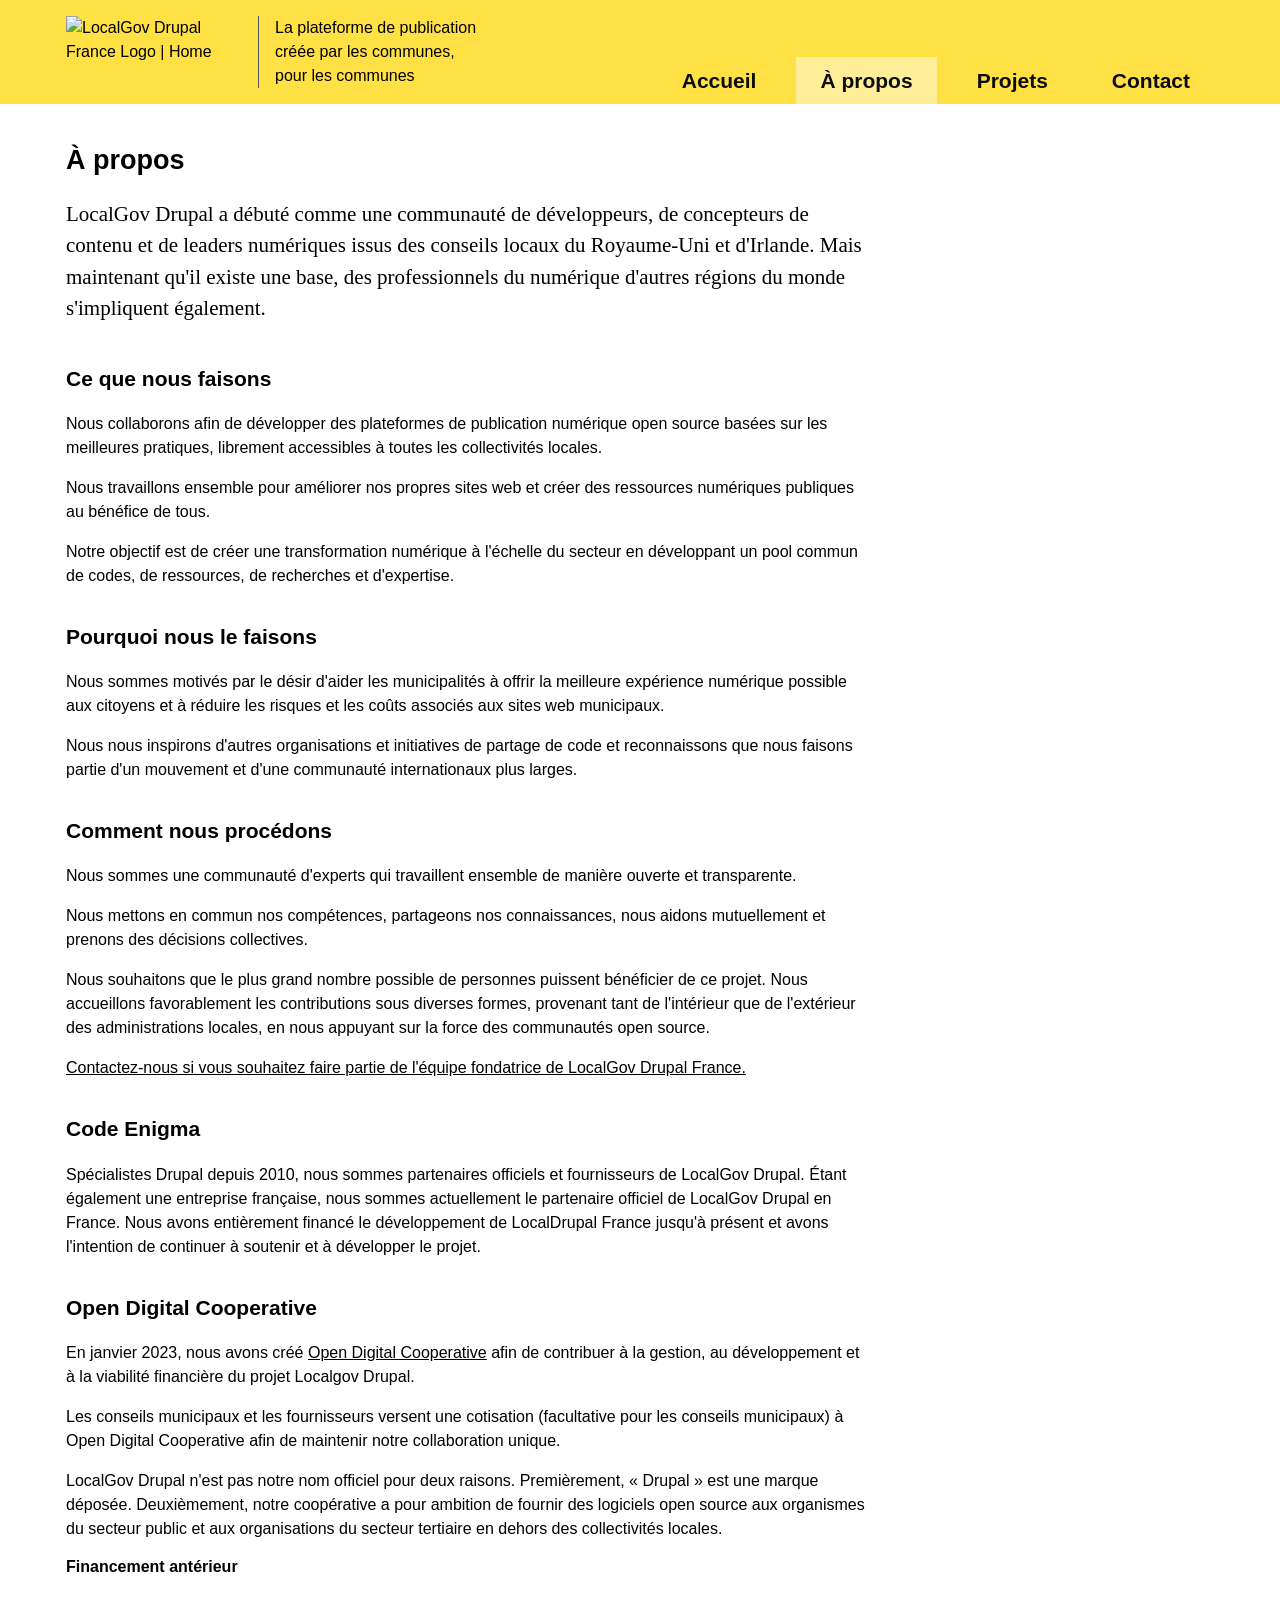
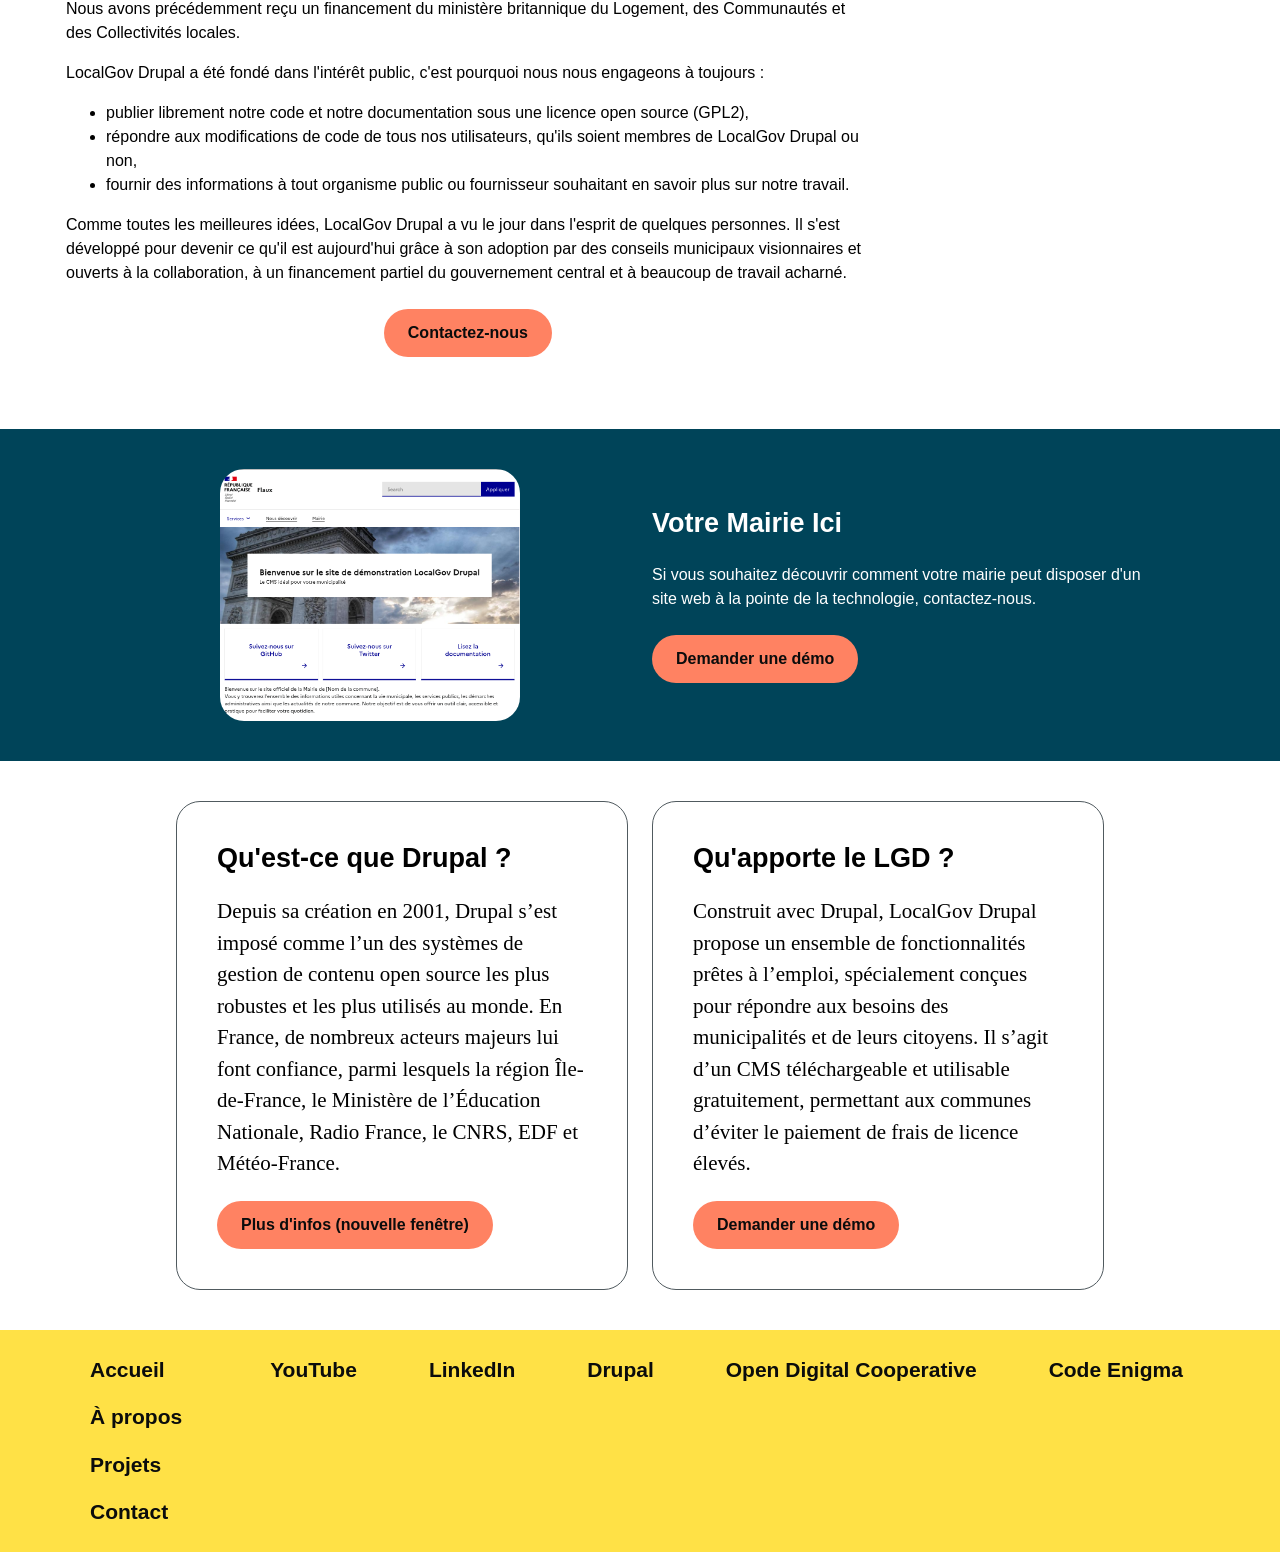
==== a-propos.html @ 753b2b0b "Adding other content pages." ====
<!DOCTYPE html>
<html lang="fr">

<head>
  <meta charset="UTF-8">
  <meta name="viewport" content="width=device-width, initial-scale=1.0">
  <link rel="stylesheet" href="assets/css/style.css">
  <title>LocalGov Drupal France</title>
</head>

<body>
  <header>
    <div class="lgd-container padding-horizontal">
      <div class="header__inner">
        <div class="header__branding">
          <div class="header__branding-logo">
            <img src="assets/images/logo.svg" alt="LocalGov Drupal France Logo | Home">
          </div>
          <div class="header__branding-slogan">La plateforme de publication<br> créée par les communes,<br> pour les communes</div>
        </div>

        <nav class="header__nav">
          <ul>
            <li><a href="index.html">Accueil</a></li>
            <li><a href="a-propos.html" class="header__nav-active">À propos</a></li>
            <li><a href="projets.html">Projets</a></li>
            <li><a href="contact.html">Contact</a></li>
          </ul>
        </nav>

        <div class="header__dialog-control">
          <button class="header__menu-button" aria-label="Open menu" aria-haspopup="dialog"
            aria-controls="dialog-menu">Menu</button>
        </div>

      </div>
    </div>
  </header>

  <main>
    <h1 class="visually-hidden">À propos</h1>

    <section class="section">
      <div class="lgd-container padding-horizontal">
        <div class="section__inner flow">
          <div class="section__text">
            <h2>À propos</h2>
            <p class="tile__content">LocalGov Drupal a débuté comme une communauté de développeurs, de concepteurs de contenu et de leaders numériques issus des conseils locaux du Royaume-Uni et d'Irlande. Mais maintenant qu'il existe une base, des professionnels du numérique d'autres régions du monde s'impliquent également.</p>
            <h3>Ce que nous faisons</h3>
            <p>Nous collaborons afin de développer des plateformes de publication numérique open source basées sur les meilleures pratiques, librement accessibles à toutes les collectivités locales.</p>
            <p>Nous travaillons ensemble pour améliorer nos propres sites web et créer des ressources numériques publiques au bénéfice de tous.</p>
            <p>Notre objectif est de créer une transformation numérique à l'échelle du secteur en développant un pool commun de codes, de ressources, de recherches et d'expertise.</p>
            <h3>Pourquoi nous le faisons</h3>
            <p>Nous sommes motivés par le désir d'aider les municipalités à offrir la meilleure expérience numérique possible aux citoyens et à réduire les risques et les coûts associés aux sites web municipaux.</p>
            <p>Nous nous inspirons d'autres organisations et initiatives de partage de code et reconnaissons que nous faisons partie d'un mouvement et d'une communauté internationaux plus larges.</p>
            <h3>Comment nous procédons</h3>
            <p>Nous sommes une communauté d'experts qui travaillent ensemble de manière ouverte et transparente.</p>
            <p>Nous mettons en commun nos compétences, partageons nos connaissances, nous aidons mutuellement et prenons des décisions collectives.</p>
            <p>Nous souhaitons que le plus grand nombre possible de personnes puissent bénéficier de ce projet. Nous accueillons favorablement les contributions sous diverses formes, provenant tant de l'intérieur que de l'extérieur des administrations locales, en nous appuyant sur la force des communautés open source.</p>
            <p><a href="contact.html">Contactez-nous si vous souhaitez faire partie de l'équipe fondatrice de LocalGov Drupal France.</a></p>
            <h3>Code Enigma</h3>
            <p>Spécialistes Drupal depuis 2010, nous sommes partenaires officiels et fournisseurs de LocalGov Drupal. Étant également une entreprise française, nous sommes actuellement le partenaire officiel de LocalGov Drupal en France. Nous avons entièrement financé le développement de LocalDrupal France jusqu'à présent et avons l'intention de continuer à soutenir et à développer le projet.</p>
            <h3>Open Digital Cooperative</h3>
            <p>En janvier 2023, nous avons créé <a href="https://opendigital.coop/">Open Digital Cooperative</a> afin de contribuer à la gestion, au développement et à la viabilité financière du projet Localgov Drupal.</p>
            <p>Les conseils municipaux et les fournisseurs versent une cotisation (facultative pour les conseils municipaux) à Open Digital Cooperative afin de maintenir notre collaboration unique.</p>
            <p>LocalGov Drupal n'est pas notre nom officiel pour deux raisons. Premièrement, « Drupal » est une marque déposée. Deuxièmement, notre coopérative a pour ambition de fournir des logiciels open source aux organismes du secteur public et aux organisations du secteur tertiaire en dehors des collectivités locales.</p>
            <h4>Financement antérieur</h4>
            <p>Nous avons précédemment reçu un financement du ministère britannique du Logement, des Communautés et des Collectivités locales.</p>
            <p>LocalGov Drupal a été fondé dans l'intérêt public, c'est pourquoi nous nous engageons à toujours :
              <ul>
                <li>publier librement notre code et notre documentation sous une licence open source (GPL2),</li>
                <li>répondre aux modifications de code de tous nos utilisateurs, qu'ils soient membres de LocalGov Drupal ou non,</li>
                <li>fournir des informations à tout organisme public ou fournisseur souhaitant en savoir plus sur notre travail.</li>
              </ul>
            </p>
            <p>Comme toutes les meilleures idées, LocalGov Drupal a vu le jour dans l'esprit de quelques personnes. Il s'est développé pour devenir ce qu'il est aujourd'hui grâce à son adoption par des conseils municipaux visionnaires et ouverts à la collaboration, à un financement partiel du gouvernement central et à beaucoup de travail acharné.</p>
          </div>

          <div class="section__footer section__text">
            <a href="contact.html" class="button button--light">Contactez-nous</a>
          </div>

        </div>
      </div>
    </section>

    <section class="section section--bg section--bg-accent-2">
      <div class="lgd-container padding-horizontal">
        <div class="section__inner">

            <article class="media-with-text">
              <div class="media-with-text__media">
                <img src="assets/images/lgd-fr-demo.png" alt="LocalGov Drupal France démonstration.">
              </div>
              <div class="media-with-text__text flow">
                <h2>Votre Mairie Ici</h2>
                <p>Si vous souhaitez découvrir comment votre mairie peut disposer d'un site web à la pointe de la technologie, contactez-nous.</p>
                <div class="buttons">
                  <a class="button button--light" href="contact.html">Demander une démo</a>
                  <!-- SECOND BUTTON TO DEMO <a class="button button--light" href="#">Do something</a> -->
                </div>
              </div>
            </article>
        </div>
      </div>
    </section>

    <section class="section">
      <div class="lgd-container lgd-container--large padding-horizontal">
        <div class="section__inner">

          <div class="grid grid--large-2">
            <article class="tile">
              <h2 class="tile__title">Qu'est-ce que Drupal ?</h2>
              <p class="tile__content">Depuis sa création en 2001, Drupal s’est imposé comme l’un des systèmes de gestion de contenu open source les plus robustes et les plus utilisés au monde.
	        En France, de nombreux acteurs majeurs lui font confiance, parmi lesquels la région Île-de-France, le Ministère de l’Éducation Nationale, Radio France, le CNRS, EDF et Météo-France.</p>
	      <a class="button button--light" href="https://www.drupal.fr/a-propos-de-drupal" target="_blank">Plus d'infos (nouvelle fenêtre)</a>

            </article>
            <article class="tile">
              <h2 class="tile__title">Qu'apporte le LGD ?</h2>
              <p class="tile__content">Construit avec Drupal, LocalGov Drupal propose un ensemble de fonctionnalités prêtes à l’emploi, spécialement conçues pour répondre aux besoins des municipalités et de leurs citoyens.
	        Il s’agit d’un CMS téléchargeable et utilisable gratuitement, permettant aux communes d’éviter le paiement de frais de licence élevés.</p>
              <a class="button button--light" href="#">Demander une démo</a>
            </article>
          </div>

        </div>
      </div>
    </section>

  </main>

  <footer>
    <div class="lgd-container padding-horizontal">
      <div class="footer__inner">
        <div class="footer__block">
          <ul>
            <li><a href="index.html">Accueil</a></li>
            <li><a href="a-propos.html">À propos</a></li>
            <li><a href="projets.html">Projets</a></li>
            <li><a href="contact.html">Contact</a></li>
          </ul>
        </div>

        <div class="footer__block">
          <ul class="list-horizontal">
            <li><a href="https://www.youtube.com/channel/UCgOTBrkZvJwCuODRpHxZIIA">YouTube</a></li>
            <li><a href="https://www.linkedin.com/company/localgovdrupal">LinkedIn</a></li>
            <li><a href="https://www.drupal.org/project/localgov">Drupal</a></li>
            <li><a href="https://opendigital.coop/">Open Digital Cooperative</a></li>
            <li><a href="https://www.codeenigma.fr/">Code Enigma</a></li>
          </ul>
        </div>
      </div>
    </div>
  </footer>
  <dialog class="dialog-menu">
    <div class="dialog-menu__inner">

      <div class="dialog-menu__close">
        <button class="dialog-menu__close-button" aria-label="Close menu">Fermer</button>
      </div>

      <div class="dialog-menu__menu">
        <ul>
          <li><a href="a-propos.html">À propos</a></li>
          <li><a href="https://docs.localgovdrupal.org/">Docs (anglais)</a></li>
          <li><a href="contact.html">Contact</a></li>
        </ul>
      </div>

    </div>
  </dialog>

  <script src="assets/js/script.js"></script>
</body>

</html>
---- assets/css/style.css ----
/*
  style.css
  LocalGov Drupal France

  Table of Contents
  -----------------
  1. Fonts
  2. Variables
  3. Elements
  4. Utilities
  5. Classes
*/

/* Fonts */
/* Inter Font Family */
@font-face {
  font-family: "Inter";
  src: url("../fonts/Inter/static/Inter_18pt-Regular.ttf") format("truetype");
  font-weight: 400;
  font-style: normal;
}

@font-face {
  font-family: "Inter";
  src: url("../fonts/Inter/static/Inter_18pt-Italic.ttf") format("truetype");
  font-weight: 400;
  font-style: italic;
}

@font-face {
  font-family: "Inter";
  src: url("../fonts/Inter/static/Inter_18pt-Bold.ttf") format("truetype");
  font-weight: 700;
  font-style: normal;
}

@font-face {
  font-family: "Inter";
  src: url("../fonts/Inter/static/Inter_18pt-BoldItalic.ttf") format("truetype");
  font-weight: 700;
  font-style: italic;
}

@font-face {
  font-family: "Inter";
  src: url("../fonts/Inter/static/Inter_18pt-Medium.ttf") format("truetype");
  font-weight: 500;
  font-style: normal;
}

@font-face {
  font-family: "Inter";
  src: url("../fonts/Inter/static/Inter_18pt-MediumItalic.ttf")
    format("truetype");
  font-weight: 500;
  font-style: italic;
}

@font-face {
  font-family: "Inter";
  src: url("../fonts/Inter/static/Inter_18pt-SemiBold.ttf") format("truetype");
  font-weight: 600;
  font-style: normal;
}

@font-face {
  font-family: "Inter";
  src: url("../fonts/Inter/static/Inter_18pt-SemiBoldItalic.ttf")
    format("truetype");
  font-weight: 600;
  font-style: italic;
}

/* Lora Font Family */
@font-face {
  font-family: "Lora";
  src: url("../fonts/Lora/static/Lora-Regular.ttf") format("truetype");
  font-weight: 400;
  font-style: normal;
}

@font-face {
  font-family: "Lora";
  src: url("../fonts/Lora/static/Lora-Italic.ttf") format("truetype");
  font-weight: 400;
  font-style: italic;
}

@font-face {
  font-family: "Lora";
  src: url("../fonts/Lora/static/Lora-Bold.ttf") format("truetype");
  font-weight: 700;
  font-style: normal;
}

@font-face {
  font-family: "Lora";
  src: url("../fonts/Lora/static/Lora-BoldItalic.ttf") format("truetype");
  font-weight: 700;
  font-style: italic;
}

@font-face {
  font-family: "Lora";
  src: url("../fonts/Lora/static/Lora-Medium.ttf") format("truetype");
  font-weight: 500;
  font-style: normal;
}

@font-face {
  font-family: "Lora";
  src: url("../fonts/Lora/static/Lora-MediumItalic.ttf") format("truetype");
  font-weight: 500;
  font-style: italic;
}

@font-face {
  font-family: "Lora";
  src: url("../fonts/Lora/static/Lora-SemiBold.ttf") format("truetype");
  font-weight: 600;
  font-style: normal;
}

@font-face {
  font-family: "Lora";
  src: url("../fonts/Lora/static/Lora-SemiBoldItalic.ttf") format("truetype");
  font-weight: 600;
  font-style: italic;
}

/* Variables */
:root {
  /* Colours */
  --color-accent: #ffe146;
  --color-accent-light: #ffee98;
  --color-accent-2: #004459;
  --color-accent-3: #ff8262;
  --color-accent-3-light: #ffe0d7;

  /* Grey Scale */
  --color-white: #fff;
  --color-grey-lightest: #f9f9f9;
  --color-grey-lighter: #eaeaea;
  --color-grey-light: #cecfd0;
  --color-grey-medium: #b1b4b6;
  --color-grey-dark: #505a5f;
  --color-black: #0b0c0c;

  /* Fonts */
  --font-primary: "Inter", oxygen, ubuntu, cantarell, "Open Sans",
    "Helvetica Neue", sans-serif;
  --font-secondary: "Lora", "Times New Roman", times, serif;

  /* Widths and Spacing */
  --width-mega: 90rem; /* 1440px */
  --width-extra-large: 73.75rem; /* 1180px */
  --width-large: 60rem;
  --width-medium: 48rem;
  --width-small: 30rem;
  --width-container: var(--width-extra-large);
  --width-restricted-width-section: var(--width-medium);
  --spacing-smallest: calc(var(--spacing) * 0.25);
  --spacing-smaller: calc(var(--spacing) * 0.5);
  --spacing-small: calc(var(--spacing) * 0.75);
  --spacing: 1rem;
  --spacing-large: calc(var(--spacing) * 1.5);
  --spacing-larger: calc(var(--spacing) * 2);
  --spacing-largest: calc(var(--spacing) * 2.5);
  --spacing-mega: calc(var(--spacing) * 3);
  --spacing-padding-horizontal: var(--spacing);
  --line-height: 1.5;
  --vertical-rhythm-spacing: calc(var(--line-height) * 1rem);

  /* Font Sizes */
  --font-size: 1rem;
  --font-size-smallest: calc(var(--font-size) * 0.3);
  --font-size-smaller: calc(var(--font-size) * 0.5);
  --font-size-small: calc(var(--font-size) * 0.75);
  --font-size-medium: calc(var(--font-size) * 1);
  --font-size-large: calc(var(--font-size) * 1.3125);
  --font-size-larger: calc(var(--font-size) * 1.6875);
  --font-size-largest: calc(var(--font-size) * 2.875);
  --font-size-h1: clamp(
    var(--font-size-larger),
    10vw,
    var(--font-size-largest)
  );
  --font-size-h2: clamp(var(--font-size-large), 8vw, var(--font-size-larger));
  --font-size-h3: clamp(var(--font-size-medium), 6vw, var(--font-size-large));
  --font-size-h4: var(--font-size-medium);
  --font-size-h5: var(--font-size-medium);
  --font-size-h6: var(--font-size-medium);

  /* Border Properties */
  --border-width: 1px;
  --border-width-large: 5px;
  --border-color: var(--color-grey-light);
  --border-color-dark: var(--color-grey-dark);
  --border-color-light: var(--color-grey-lightest);
  --border-color-accent: var(--color-accent);
  --border-color-alert: var(--color-black);
  --border-style: solid;
  --border-radius: var(--spacing-smallest);
  --border-radius-large: var(--spacing-large);

  /* Borders */
  /* Borders: Standard */
  --border: var(--border-width) var(--border-style) var(--border-color);
  --border-light: var(--border-width) var(--border-style)
    var(--border-color-light);
  --border-dark: var(--border-width) var(--border-style)
    var(--border-color-dark);
  --border-accent: var(--border-width) var(--border-style)
    var(--border-color-accent);
  --border-transparent: var(--border-width) var(--border-style) transparent;

  /* Borders: Large */
  --border-large: var(--border-width-large) var(--border-style)
    var(--border-color);
  --border-large-dark: var(--border-width-large) var(--border-style)
    var(--border-color-dark);
  --border-large-light: var(--border-width-large) var(--border-style)
    var(--border-color-light);
  --border-large-accent: var(--border-width-large) var(--border-style)
    var(--color-accent);
  --border-large-transparent: var(--border-width-large) var(--border-style)
    transparent;

  /* Animation */
  --transition-time: 0.3s;
}

/* Elements */

*, *::before, *::after {
  box-sizing: border-box;
}

body {
  margin: 0;
  line-height: var(--line-height);
  font-family: var(--font-primary);
}

header {
  padding-block-start: var(--spacing);
  background-color: var(--color-accent);
}


footer {
  padding-block: var(--spacing);
  background-color: var(--color-accent);
}

h1,
h2,
h3,
h4,
h5,
h6,
.h1,
.h2,
.h3,
.h4,
.h5,
.h6 {
  font-family: var(--font-primary);
  line-height: 1.2;
}

h1,
.h1 {
  font-size: var(--font-size-h1);
}

h2,
.h2 {
  font-size: var(--font-size-h2);
}

h3,
.h3 {
  font-size: var(--font-size-h3);
  padding-top: 20px;
}

a {
  transition: var(--transition-time);
  color: black;
}

a:focus {
  outline-color: var(--color-black);
}

img {
  max-width: 100%;
  height: auto;
  display: block;
}

:where(:not(dialog)) {
  margin-block-start: 0;
}

:where(input, textarea, select, button) {
  font-family: inherit;
  font-size: var(--font-size);
  line-height: inherit;
}

:where(button, [type="button"], [type="reset"], [type="submit"], .button) {
  display: inline-block;
  font-weight: bold;
  border: none;
  cursor: pointer;
  background-color: var(--color-white);
  padding: var(--spacing-small) var(--spacing-large);
  border-radius: 1000px;
  text-decoration: none;
  transition: var(--transition-time);
  color: var(--color-black);
}

.button--light {
  background-color: var(--color-accent-3);
  color: var(--color-black);
}

:where(button, [type="button"], [type="reset"], [type="submit"], .button):hover,
:where(
    button,
    [type="button"],
    [type="reset"],
    [type="submit"],
    .button
  ):focus {
  background-color: var(--color-accent);
}

/* Utilities */

.visually-hidden {
  position: absolute;
  width: 1px;
  height: 1px;
  padding: 0;
  margin: -1px;
  overflow: hidden;
  clip: rect(0, 0, 0, 0);
  white-space: nowrap;
  border: 0;
}

.lgd-container {
  max-width: var(--width-container);
  margin-inline: auto;
}

.lgd-container--medium {
  max-width: var(--width-medium);
}

.lgd-container--small {
  max-width: var(--width-small);
}

.lgd-container--large {
  max-width: var(--width-large);
}


.padding-horizontal {
  padding-inline: var(--spacing);
}

.flow > * + * {
  margin-block-start: var(--vertical-rhythm-spacing);
}

.list-horizontal {
  display: flex;
  flex-wrap: wrap;
  gap: var(--spacing-large);
  list-style: none;
  margin: 0;
  padding: 0;
}

/* Classes */

/* Sections */
.section {
  padding-block: var(--spacing-largest);
}

.section--bg-accent {
  background-color: var(--color-accent);
}

.section--bg-accent-2 {
  background-color: var(--color-accent-2);
}

.section--bg-accent-3 {
  background-color: var(--color-accent-3);
}

.section--bg-accent-3-light {
  background-color: var(--color-accent-3-light);
}

.section + .section {
  border-block-start: var(--border-dark);
}

.section + .section--bg,
.section--bg + .section {
  border-block-start: none;
}

.section__header,
.section__footer {
  text-align: center;
  margin-block-end: var(--spacing-larger);
}

.section__text {
  width: 70%;
}

/* Header */
.header__inner {
  display: flex;
  justify-content: space-between;
  flex-wrap: wrap;
  gap: var(--spacing);
}

.header__branding {
  display: grid;
  gap: var(--spacing);
  grid-template-columns: 8rem 1fr;
  padding-block-end: var(--spacing);
}

.header__branding-slogan {
  border-inline-start: var(--border-dark);
  padding-inline-start: var(--spacing);
}

.header__nav {
  display: none;
  align-self: end;
}

.header__nav ul {
  display: flex;
  gap: var(--spacing);
  list-style: none;
  margin: 0;
  padding: 0;
  font-weight: bold;
  font-size: var(--font-size-h3);
}

.header__nav a {
  display: inline-block;
  text-decoration: none;
  color: var(--color-black);
  padding: var(--spacing-smaller) var(--spacing-large);
}
.header__nav-active,
.header__nav a:focus,
.header__nav a:hover {
  background-color: var(--color-accent-light);
}

.header__menu-button:hover,
.header__menu-button:focus {
  background-color: var(--color-accent-2);
  color: var(--color-white);
}

@media screen and (min-width: 48rem) {
  .header__branding {
    grid-template-columns: 11rem 1fr;
  }
  .header__nav {
    display: block;
    margin-inline-start: auto;
  }
  .header__dialog-control {
    display: none;
  }
}

/* Footer */
.footer__inner {
  display: flex;
  flex-wrap: wrap;
  gap: var(--spacing-largest);
}
.footer__block ul {
  list-style: none;
  margin: 0;
  padding: 0;
}

.footer__block a {
  display: block;
  text-decoration: none;
  color: var(--color-black);
  padding: var(--spacing-smaller) var(--spacing-large);
  font-size: var(--font-size-h3);
  font-weight: bold;
}

/* Banner */
.banner {
  padding-block: var(--spacing-mega);
  background-color: var(--color-accent-2);
  color: var(--color-white);
}

.banner__inner {
  display: grid;
  gap: var(--spacing-larger);
}

.banner__first-content p {
  font-family: var(--font-secondary);
}

@media screen and (min-width: 48rem) {
  .banner__inner {
    grid-template-columns: 1fr 1fr;
    align-items: center;
  }
}

/* Dialog Menu */
.dialog-menu {
  height: 100vh;
  margin: 0;
  position: fixed;
  top: 0;
  left: 0;
  transform: translateX(-100%);
  transition: var(--transition-time);
  width: 300px;
  max-width: 75%;
  border: 0;
  border-inline-end: var(--border-large);
  border-color: var(--color-accent-2);
  background-color: var(--color-accent-3);
}

.dialog-menu[open] {
  transform: translateX(0);
}

.dialog-menu__close {
  display: flex;
  justify-content: flex-end;
  padding: var(--spacing);
}

.dialog-menu__menu ul {
  list-style: none;
  margin: 0;
  padding: 0;
}

.dialog-menu__menu a {
  display: block;
  text-decoration: none;
  color: var(--color-black);
  padding: var(--spacing-smaller) var(--spacing-large);
  font-size: var(--font-size-h2);
  font-weight: bold;
}
.dialog-menu__menu a:focus,
.dialog-menu__menu a:hover {
  background-color: var(--color-accent-3-light);
}

/* Grid */
.grid {
  display: grid;
  gap: var(--spacing-large);
}
.grid--2 {
  grid-template-columns: repeat(2, 1fr);
}
.grid--3 {
  grid-template-columns: repeat(3, 1fr);
}
.grid--4 {
  grid-template-columns: repeat(4, 1fr);
}
.grid--5 {
  grid-template-columns: repeat(5, 1fr);
}
.grid--6 {
  grid-template-columns: repeat(6, 1fr);
}

@media screen and (min-width: 48rem) {
  .grid--large-2 {
    grid-template-columns: repeat(2, 1fr);
  }
  .grid--large-3 {
    grid-template-columns: repeat(3, 1fr);
  }
  .grid--large-4 {
    grid-template-columns: repeat(4, 1fr);
  }
  .grid--large-5 {
    grid-template-columns: repeat(5, 1fr);
  }
  .grid--large-6 {
    grid-template-columns: repeat(6, 1fr);
  }
}

/* Number Facts */
.number-fact {
  border: var(--border-light);
  aspect-ratio: 1 / 1;
  display: flex;
  flex-direction: column;
  justify-content: center;
  align-items: center;
  padding: var(--spacing);
  border-radius: 999rem;
  text-align: center;
}

.number-fact__number {
  font-size: 3rem;
  font-weight: bold;
}

.number-fact__label {
  font-size: var(--font-size-large);
}

@media screen and (min-width: 48rem) {
  .number-fact {
    padding: var(--spacing-large);
  }
  .number-fact__number {
    font-size: 5rem;
  }
}

@media screen and (min-width: 60rem) {
  .number-fact {
    padding: var(--spacing-largest);
  }

  .number-fact__number {
    font-size: 7rem;
  }
}

/* Tile */
.tile-container {
  display: grid;
  gap: var(--spacing-largest);
  grid-template-columns: 1fr;
}

.tile {
  border: var(--border-dark);
  padding: var(--spacing-largest);
  border-radius: var(--border-radius-large);
  background-color: var(--color-white);
}

.tile--centered {
  text-align: center;
}

.tile__content {
  font-family: var(--font-secondary);
  font-size: var(--font-size-h3);
}

@media screen and (min-width: 48rem) {
  .tile-container {
    grid-template-columns: repeat(2, 1fr);
  }
}

/* Media with Text */
.media-with-text {
  --media-with-text-colour: var(--color-black);
  display: flex;
  flex-wrap: wrap;
  justify-content: center;
  gap: var(--spacing-large);
  text-align: center;
  color: var(--media-with-text-colour);
}

.media-with-text--reverse {
  flex-direction: row-reverse;
}

.media-with-text--centered .media-with-text__text {
  text-align: center;
}

.media-with-text__media img {
  width: 100%;
  max-width: 300px;
  margin: auto;
  border-radius: var(--border-radius-large);
}

.section--bg-accent-2 .media-with-text {
  --media-with-text-colour: var(--color-white);
}

@media screen and (min-width: 48rem) {
  .media-with-text {
    align-items: center;
    flex-wrap: nowrap;
  }

  .media-with-text > * {
    width: 45%;
    text-align: left;
  }
}

/* Buttons */
.buttons {
  display: flex;
  gap: var(--spacing-large);
}
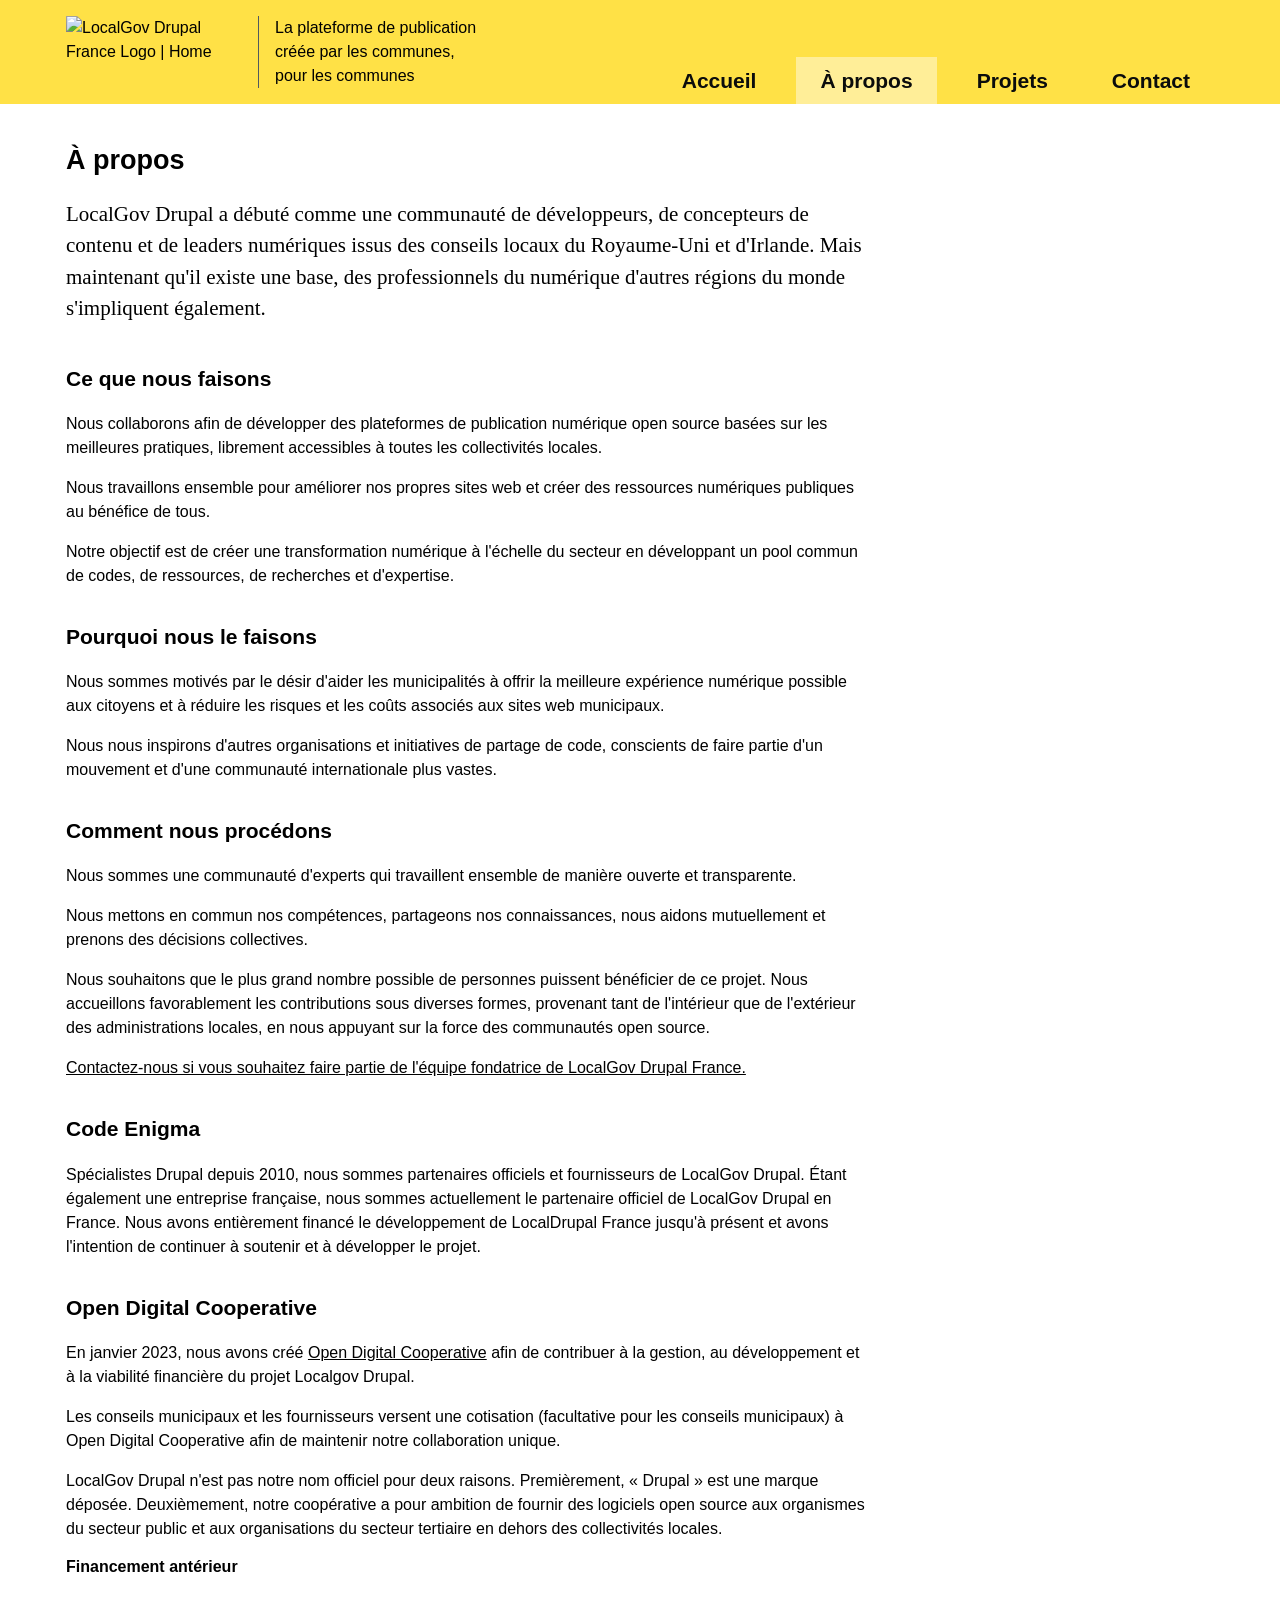
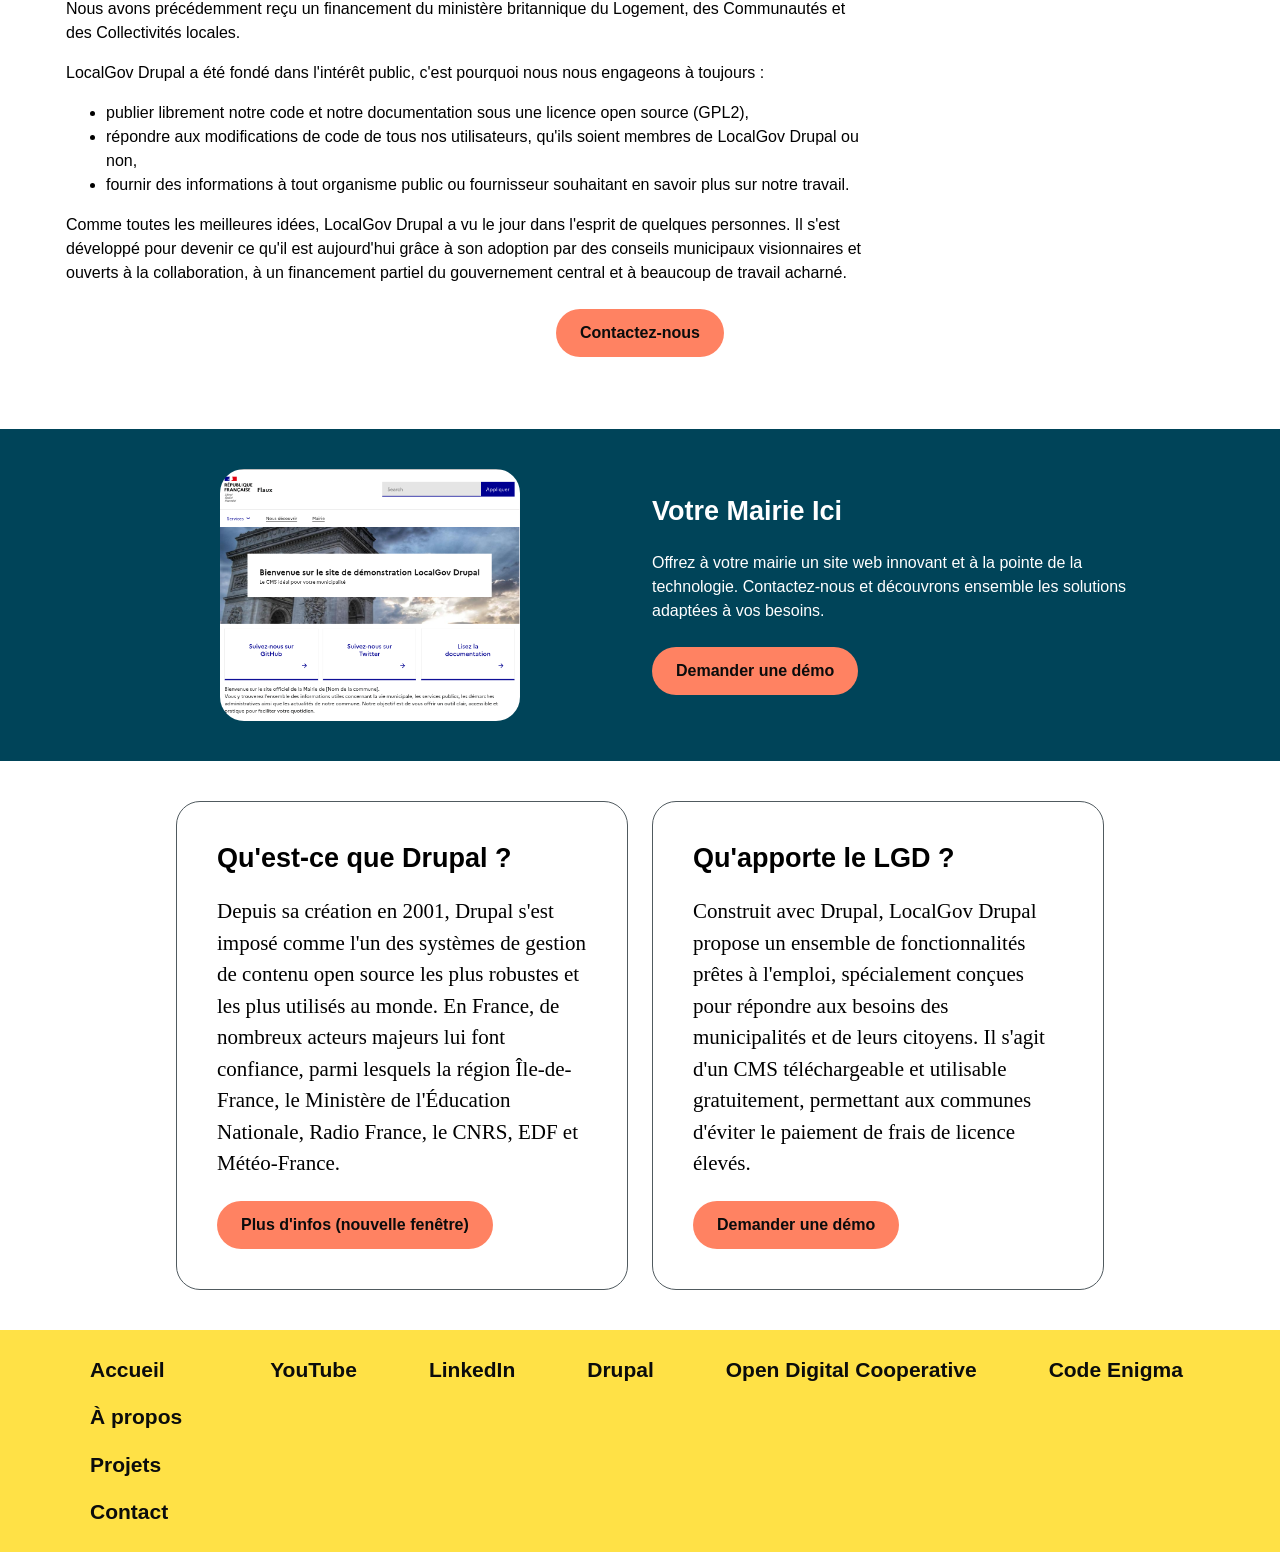
==== commit a7f5d519: "Some copy tweaks." ====
--- a/a-propos.html
+++ b/a-propos.html
@@ -52,7 +52,7 @@
             <p>Notre objectif est de créer une transformation numérique à l'échelle du secteur en développant un pool commun de codes, de ressources, de recherches et d'expertise.</p>
             <h3>Pourquoi nous le faisons</h3>
             <p>Nous sommes motivés par le désir d'aider les municipalités à offrir la meilleure expérience numérique possible aux citoyens et à réduire les risques et les coûts associés aux sites web municipaux.</p>
-            <p>Nous nous inspirons d'autres organisations et initiatives de partage de code et reconnaissons que nous faisons partie d'un mouvement et d'une communauté internationaux plus larges.</p>
+            <p>Nous nous inspirons d'autres organisations et initiatives de partage de code, conscients de faire partie d'un mouvement et d'une communauté internationale plus vastes.</p>
             <h3>Comment nous procédons</h3>
             <p>Nous sommes une communauté d'experts qui travaillent ensemble de manière ouverte et transparente.</p>
             <p>Nous mettons en commun nos compétences, partageons nos connaissances, nous aidons mutuellement et prenons des décisions collectives.</p>
@@ -94,7 +94,7 @@
               </div>
               <div class="media-with-text__text flow">
                 <h2>Votre Mairie Ici</h2>
-                <p>Si vous souhaitez découvrir comment votre mairie peut disposer d'un site web à la pointe de la technologie, contactez-nous.</p>
+                <p>Offrez à votre mairie un site web innovant et à la pointe de la technologie. Contactez-nous et découvrons ensemble les solutions adaptées à vos besoins.</p>
                 <div class="buttons">
                   <a class="button button--light" href="contact.html">Demander une démo</a>
                   <!-- SECOND BUTTON TO DEMO <a class="button button--light" href="#">Do something</a> -->
@@ -112,16 +112,16 @@
           <div class="grid grid--large-2">
             <article class="tile">
               <h2 class="tile__title">Qu'est-ce que Drupal ?</h2>
-              <p class="tile__content">Depuis sa création en 2001, Drupal s’est imposé comme l’un des systèmes de gestion de contenu open source les plus robustes et les plus utilisés au monde.
-	        En France, de nombreux acteurs majeurs lui font confiance, parmi lesquels la région Île-de-France, le Ministère de l’Éducation Nationale, Radio France, le CNRS, EDF et Météo-France.</p>
+              <p class="tile__content">Depuis sa création en 2001, Drupal s'est imposé comme l'un des systèmes de gestion de contenu open source les plus robustes et les plus utilisés au monde.
+	        En France, de nombreux acteurs majeurs lui font confiance, parmi lesquels la région Île-de-France, le Ministère de l'Éducation Nationale, Radio France, le CNRS, EDF et Météo-France.</p>
 	      <a class="button button--light" href="https://www.drupal.fr/a-propos-de-drupal" target="_blank">Plus d'infos (nouvelle fenêtre)</a>
 
             </article>
             <article class="tile">
               <h2 class="tile__title">Qu'apporte le LGD ?</h2>
-              <p class="tile__content">Construit avec Drupal, LocalGov Drupal propose un ensemble de fonctionnalités prêtes à l’emploi, spécialement conçues pour répondre aux besoins des municipalités et de leurs citoyens.
-	        Il s’agit d’un CMS téléchargeable et utilisable gratuitement, permettant aux communes d’éviter le paiement de frais de licence élevés.</p>
-              <a class="button button--light" href="#">Demander une démo</a>
+              <p class="tile__content">Construit avec Drupal, LocalGov Drupal propose un ensemble de fonctionnalités prêtes à l'emploi, spécialement conçues pour répondre aux besoins des municipalités et de leurs citoyens.
+	        Il s'agit d'un CMS téléchargeable et utilisable gratuitement, permettant aux communes d'éviter le paiement de frais de licence élevés.</p>
+              <a class="button button--light" href="contact.html">Demander une démo</a>
             </article>
           </div>
 
--- a/assets/css/style.css
+++ b/assets/css/style.css
@@ -14,115 +14,113 @@
 /* Fonts */
 /* Inter Font Family */
 @font-face {
-  font-family: "Inter";
+  font-family: Inter;
   src: url("../fonts/Inter/static/Inter_18pt-Regular.ttf") format("truetype");
   font-weight: 400;
   font-style: normal;
 }
 
 @font-face {
-  font-family: "Inter";
+  font-family: Inter;
   src: url("../fonts/Inter/static/Inter_18pt-Italic.ttf") format("truetype");
   font-weight: 400;
   font-style: italic;
 }
 
 @font-face {
-  font-family: "Inter";
+  font-family: Inter;
   src: url("../fonts/Inter/static/Inter_18pt-Bold.ttf") format("truetype");
   font-weight: 700;
   font-style: normal;
 }
 
 @font-face {
-  font-family: "Inter";
+  font-family: Inter;
   src: url("../fonts/Inter/static/Inter_18pt-BoldItalic.ttf") format("truetype");
   font-weight: 700;
   font-style: italic;
 }
 
 @font-face {
-  font-family: "Inter";
+  font-family: Inter;
   src: url("../fonts/Inter/static/Inter_18pt-Medium.ttf") format("truetype");
   font-weight: 500;
   font-style: normal;
 }
 
 @font-face {
-  font-family: "Inter";
-  src: url("../fonts/Inter/static/Inter_18pt-MediumItalic.ttf")
-    format("truetype");
+  font-family: Inter;
+  src: url("../fonts/Inter/static/Inter_18pt-MediumItalic.ttf") format("truetype");
   font-weight: 500;
   font-style: italic;
 }
 
 @font-face {
-  font-family: "Inter";
+  font-family: Inter;
   src: url("../fonts/Inter/static/Inter_18pt-SemiBold.ttf") format("truetype");
   font-weight: 600;
   font-style: normal;
 }
 
 @font-face {
-  font-family: "Inter";
-  src: url("../fonts/Inter/static/Inter_18pt-SemiBoldItalic.ttf")
-    format("truetype");
+  font-family: Inter;
+  src: url("../fonts/Inter/static/Inter_18pt-SemiBoldItalic.ttf") format("truetype");
   font-weight: 600;
   font-style: italic;
 }
 
 /* Lora Font Family */
 @font-face {
-  font-family: "Lora";
+  font-family: Lora;
   src: url("../fonts/Lora/static/Lora-Regular.ttf") format("truetype");
   font-weight: 400;
   font-style: normal;
 }
 
 @font-face {
-  font-family: "Lora";
+  font-family: Lora;
   src: url("../fonts/Lora/static/Lora-Italic.ttf") format("truetype");
   font-weight: 400;
   font-style: italic;
 }
 
 @font-face {
-  font-family: "Lora";
+  font-family: Lora;
   src: url("../fonts/Lora/static/Lora-Bold.ttf") format("truetype");
   font-weight: 700;
   font-style: normal;
 }
 
 @font-face {
-  font-family: "Lora";
+  font-family: Lora;
   src: url("../fonts/Lora/static/Lora-BoldItalic.ttf") format("truetype");
   font-weight: 700;
   font-style: italic;
 }
 
 @font-face {
-  font-family: "Lora";
+  font-family: Lora;
   src: url("../fonts/Lora/static/Lora-Medium.ttf") format("truetype");
   font-weight: 500;
   font-style: normal;
 }
 
 @font-face {
-  font-family: "Lora";
+  font-family: Lora;
   src: url("../fonts/Lora/static/Lora-MediumItalic.ttf") format("truetype");
   font-weight: 500;
   font-style: italic;
 }
 
 @font-face {
-  font-family: "Lora";
+  font-family: Lora;
   src: url("../fonts/Lora/static/Lora-SemiBold.ttf") format("truetype");
   font-weight: 600;
   font-style: normal;
 }
 
 @font-face {
-  font-family: "Lora";
+  font-family: Lora;
   src: url("../fonts/Lora/static/Lora-SemiBoldItalic.ttf") format("truetype");
   font-weight: 600;
   font-style: italic;
@@ -147,8 +145,7 @@
   --color-black: #0b0c0c;
 
   /* Fonts */
-  --font-primary: "Inter", oxygen, ubuntu, cantarell, "Open Sans",
-    "Helvetica Neue", sans-serif;
+  --font-primary: "Inter", oxygen, ubuntu, cantarell, "Open Sans", "Helvetica Neue", sans-serif;
   --font-secondary: "Lora", "Times New Roman", times, serif;
 
   /* Widths and Spacing */
@@ -180,11 +177,7 @@
   --font-size-large: calc(var(--font-size) * 1.3125);
   --font-size-larger: calc(var(--font-size) * 1.6875);
   --font-size-largest: calc(var(--font-size) * 2.875);
-  --font-size-h1: clamp(
-    var(--font-size-larger),
-    10vw,
-    var(--font-size-largest)
-  );
+  --font-size-h1: clamp(var(--font-size-larger), 10vw, var(--font-size-largest));
   --font-size-h2: clamp(var(--font-size-large), 8vw, var(--font-size-larger));
   --font-size-h3: clamp(var(--font-size-medium), 6vw, var(--font-size-large));
   --font-size-h4: var(--font-size-medium);
@@ -206,25 +199,17 @@
   /* Borders */
   /* Borders: Standard */
   --border: var(--border-width) var(--border-style) var(--border-color);
-  --border-light: var(--border-width) var(--border-style)
-    var(--border-color-light);
-  --border-dark: var(--border-width) var(--border-style)
-    var(--border-color-dark);
-  --border-accent: var(--border-width) var(--border-style)
-    var(--border-color-accent);
+  --border-light: var(--border-width) var(--border-style) var(--border-color-light);
+  --border-dark: var(--border-width) var(--border-style) var(--border-color-dark);
+  --border-accent: var(--border-width) var(--border-style) var(--border-color-accent);
   --border-transparent: var(--border-width) var(--border-style) transparent;
 
   /* Borders: Large */
-  --border-large: var(--border-width-large) var(--border-style)
-    var(--border-color);
-  --border-large-dark: var(--border-width-large) var(--border-style)
-    var(--border-color-dark);
-  --border-large-light: var(--border-width-large) var(--border-style)
-    var(--border-color-light);
-  --border-large-accent: var(--border-width-large) var(--border-style)
-    var(--color-accent);
-  --border-large-transparent: var(--border-width-large) var(--border-style)
-    transparent;
+  --border-large: var(--border-width-large) var(--border-style) var(--border-color);
+  --border-large-dark: var(--border-width-large) var(--border-style) var(--border-color-dark);
+  --border-large-light: var(--border-width-large) var(--border-style) var(--border-color-light);
+  --border-large-accent: var(--border-width-large) var(--border-style) var(--color-accent);
+  --border-large-transparent: var(--border-width-large) var(--border-style) transparent;
 
   /* Animation */
   --transition-time: 0.3s;
@@ -232,21 +217,22 @@
 
 /* Elements */
 
-*, *::before, *::after {
+*,
+*::before,
+*::after {
   box-sizing: border-box;
 }
 
 body {
   margin: 0;
+  font-family: var(--font-primary);
   line-height: var(--line-height);
-  font-family: var(--font-primary);
 }
 
 header {
   padding-block-start: var(--spacing);
   background-color: var(--color-accent);
 }
-
 
 footer {
   padding-block: var(--spacing);
@@ -295,9 +281,9 @@
 }
 
 img {
+  display: block;
   max-width: 100%;
   height: auto;
-  display: block;
 }
 
 :where(:not(dialog)) {
@@ -312,30 +298,24 @@
 
 :where(button, [type="button"], [type="reset"], [type="submit"], .button) {
   display: inline-block;
+  padding: var(--spacing-small) var(--spacing-large);
+  cursor: pointer;
+  transition: var(--transition-time);
+  text-decoration: none;
+  color: var(--color-black);
+  border: none;
+  border-radius: 1000px;
+  background-color: var(--color-white);
   font-weight: bold;
-  border: none;
-  cursor: pointer;
-  background-color: var(--color-white);
-  padding: var(--spacing-small) var(--spacing-large);
-  border-radius: 1000px;
-  text-decoration: none;
-  transition: var(--transition-time);
+}
+
+.button--light {
   color: var(--color-black);
-}
-
-.button--light {
   background-color: var(--color-accent-3);
-  color: var(--color-black);
 }
 
 :where(button, [type="button"], [type="reset"], [type="submit"], .button):hover,
-:where(
-    button,
-    [type="button"],
-    [type="reset"],
-    [type="submit"],
-    .button
-  ):focus {
+:where(button, [type="button"], [type="reset"], [type="submit"], .button):focus {
   background-color: var(--color-accent);
 }
 
@@ -343,12 +323,12 @@
 
 .visually-hidden {
   position: absolute;
+  overflow: hidden;
+  clip: rect(0, 0, 0, 0);
   width: 1px;
   height: 1px;
+  margin: -1px;
   padding: 0;
-  margin: -1px;
-  overflow: hidden;
-  clip: rect(0, 0, 0, 0);
   white-space: nowrap;
   border: 0;
 }
@@ -370,7 +350,6 @@
   max-width: var(--width-large);
 }
 
-
 .padding-horizontal {
   padding-inline: var(--spacing);
 }
@@ -382,10 +361,10 @@
 .list-horizontal {
   display: flex;
   flex-wrap: wrap;
-  gap: var(--spacing-large);
-  list-style: none;
   margin: 0;
   padding: 0;
+  list-style: none;
+  gap: var(--spacing-large);
 }
 
 /* Classes */
@@ -422,8 +401,10 @@
 
 .section__header,
 .section__footer {
+  max-width: var(--width-medium);
+  margin-block-end: var(--spacing-larger);
+  margin-inline: auto;
   text-align: center;
-  margin-block-end: var(--spacing-larger);
 }
 
 .section__text {
@@ -433,8 +414,8 @@
 /* Header */
 .header__inner {
   display: flex;
+  flex-wrap: wrap;
   justify-content: space-between;
-  flex-wrap: wrap;
   gap: var(--spacing);
 }
 
@@ -446,8 +427,8 @@
 }
 
 .header__branding-slogan {
+  padding-inline-start: var(--spacing);
   border-inline-start: var(--border-dark);
-  padding-inline-start: var(--spacing);
 }
 
 .header__nav {
@@ -457,19 +438,19 @@
 
 .header__nav ul {
   display: flex;
-  gap: var(--spacing);
-  list-style: none;
   margin: 0;
   padding: 0;
+  list-style: none;
+  font-size: var(--font-size-h3);
   font-weight: bold;
-  font-size: var(--font-size-h3);
+  gap: var(--spacing);
 }
 
 .header__nav a {
   display: inline-block;
+  padding: var(--spacing-smaller) var(--spacing-large);
   text-decoration: none;
   color: var(--color-black);
-  padding: var(--spacing-smaller) var(--spacing-large);
 }
 .header__nav-active,
 .header__nav a:focus,
@@ -479,8 +460,8 @@
 
 .header__menu-button:hover,
 .header__menu-button:focus {
+  color: var(--color-white);
   background-color: var(--color-accent-2);
-  color: var(--color-white);
 }
 
 @media screen and (min-width: 48rem) {
@@ -503,25 +484,25 @@
   gap: var(--spacing-largest);
 }
 .footer__block ul {
-  list-style: none;
   margin: 0;
   padding: 0;
+  list-style: none;
 }
 
 .footer__block a {
   display: block;
+  padding: var(--spacing-smaller) var(--spacing-large);
   text-decoration: none;
   color: var(--color-black);
-  padding: var(--spacing-smaller) var(--spacing-large);
   font-size: var(--font-size-h3);
   font-weight: bold;
 }
 
 /* Banner */
 .banner {
+  color: var(--color-white);
+  background-color: var(--color-accent-2);
   padding-block: var(--spacing-mega);
-  background-color: var(--color-accent-2);
-  color: var(--color-white);
 }
 
 .banner__inner {
@@ -542,18 +523,18 @@
 
 /* Dialog Menu */
 .dialog-menu {
-  height: 100vh;
-  margin: 0;
   position: fixed;
   top: 0;
   left: 0;
-  transform: translateX(-100%);
-  transition: var(--transition-time);
   width: 300px;
   max-width: 75%;
+  height: 100vh;
+  margin: 0;
+  transition: var(--transition-time);
+  transform: translateX(-100%);
   border: 0;
+  border-color: var(--color-accent-2);
   border-inline-end: var(--border-large);
-  border-color: var(--color-accent-2);
   background-color: var(--color-accent-3);
 }
 
@@ -568,16 +549,16 @@
 }
 
 .dialog-menu__menu ul {
-  list-style: none;
   margin: 0;
   padding: 0;
+  list-style: none;
 }
 
 .dialog-menu__menu a {
   display: block;
+  padding: var(--spacing-smaller) var(--spacing-large);
   text-decoration: none;
   color: var(--color-black);
-  padding: var(--spacing-smaller) var(--spacing-large);
   font-size: var(--font-size-h2);
   font-weight: bold;
 }
@@ -627,15 +608,15 @@
 
 /* Number Facts */
 .number-fact {
-  border: var(--border-light);
-  aspect-ratio: 1 / 1;
   display: flex;
   flex-direction: column;
+  align-items: center;
   justify-content: center;
-  align-items: center;
   padding: var(--spacing);
+  text-align: center;
+  border: var(--border-light);
   border-radius: 999rem;
-  text-align: center;
+  aspect-ratio: 1 / 1;
 }
 
 .number-fact__number {
@@ -674,8 +655,8 @@
 }
 
 .tile {
+  padding: var(--spacing-largest);
   border: var(--border-dark);
-  padding: var(--spacing-largest);
   border-radius: var(--border-radius-large);
   background-color: var(--color-white);
 }
@@ -698,6 +679,7 @@
 /* Media with Text */
 .media-with-text {
   --media-with-text-colour: var(--color-black);
+
   display: flex;
   flex-wrap: wrap;
   justify-content: center;
@@ -727,8 +709,8 @@
 
 @media screen and (min-width: 48rem) {
   .media-with-text {
+    flex-wrap: nowrap;
     align-items: center;
-    flex-wrap: nowrap;
   }
 
   .media-with-text > * {
